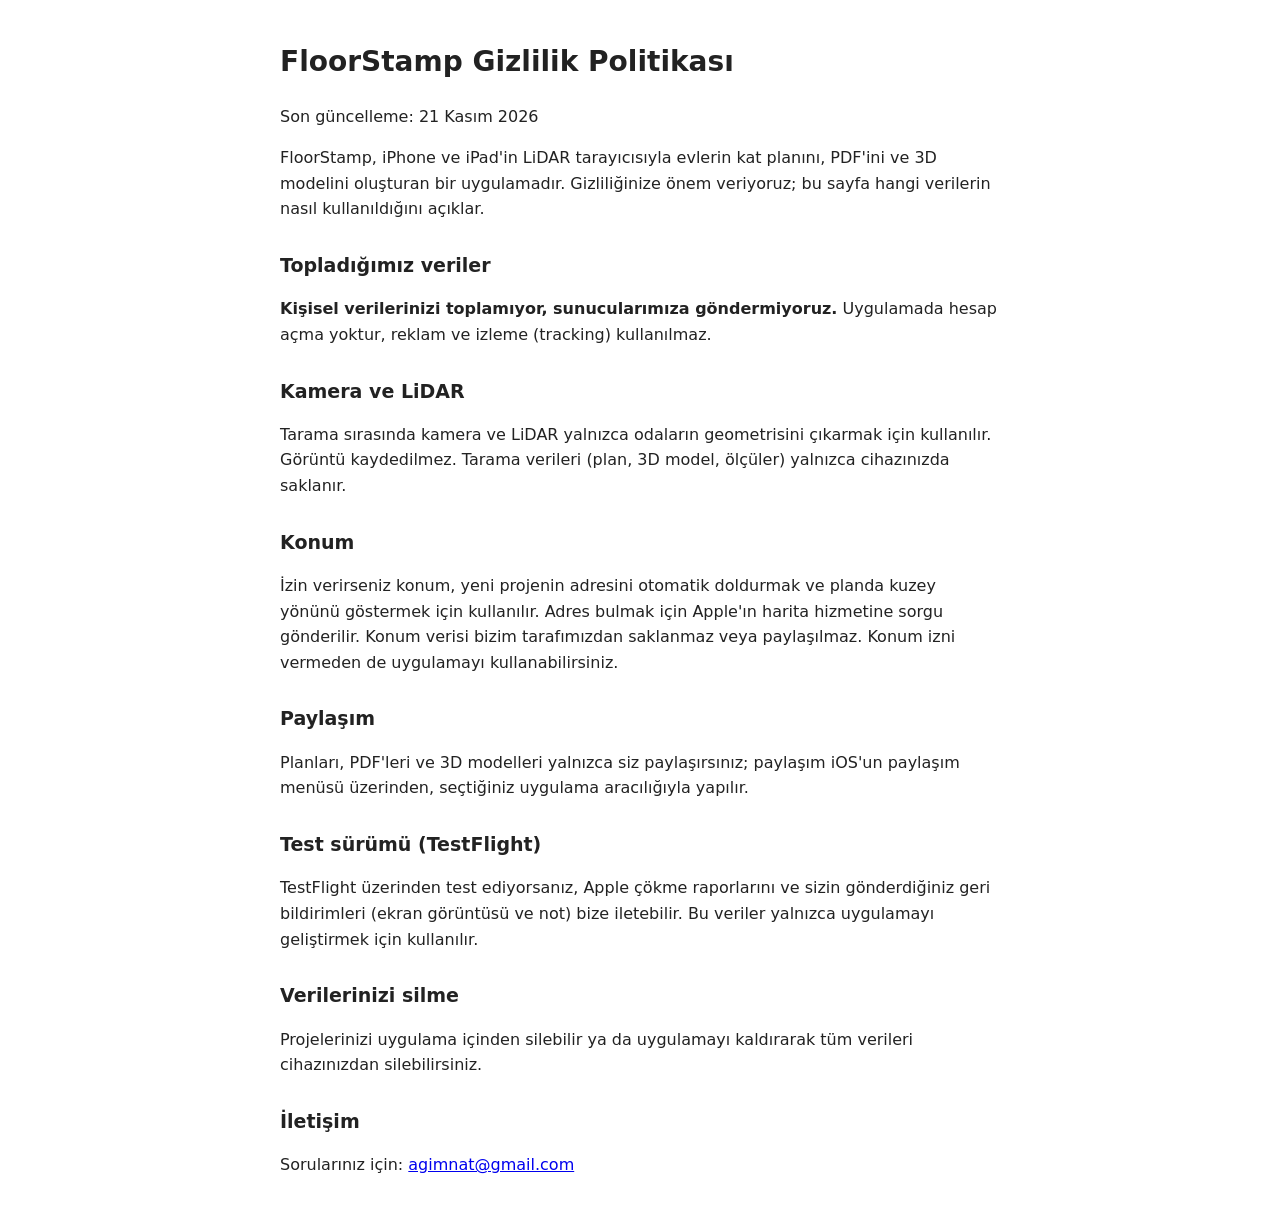
==== gizlilik.html @ 36d87bac "FloorStamp gizlilik ve tanıtım sayfası" ====
<!doctype html>
<html lang="tr"><head><meta charset="utf-8"><meta name="viewport" content="width=device-width,initial-scale=1">
<title>FloorStamp Gizlilik Politikası</title>
<style>body{font:16px/1.6 -apple-system,system-ui,sans-serif;max-width:720px;margin:40px auto;padding:0 16px;color:#222;background:#fff}h1{font-size:28px}h2{font-size:19px;margin-top:28px}</style></head>
<body>
<h1>FloorStamp Gizlilik Politikası</h1>
<p>Son güncelleme: 21 Kasım 2026</p>
<p>FloorStamp, iPhone ve iPad'in LiDAR tarayıcısıyla evlerin kat planını, PDF'ini ve 3D modelini oluşturan bir uygulamadır. Gizliliğinize önem veriyoruz; bu sayfa hangi verilerin nasıl kullanıldığını açıklar.</p>
<h2>Topladığımız veriler</h2>
<p><b>Kişisel verilerinizi toplamıyor, sunucularımıza göndermiyoruz.</b> Uygulamada hesap açma yoktur, reklam ve izleme (tracking) kullanılmaz.</p>
<h2>Kamera ve LiDAR</h2>
<p>Tarama sırasında kamera ve LiDAR yalnızca odaların geometrisini çıkarmak için kullanılır. Görüntü kaydedilmez. Tarama verileri (plan, 3D model, ölçüler) yalnızca cihazınızda saklanır.</p>
<h2>Konum</h2>
<p>İzin verirseniz konum, yeni projenin adresini otomatik doldurmak ve planda kuzey yönünü göstermek için kullanılır. Adres bulmak için Apple'ın harita hizmetine sorgu gönderilir. Konum verisi bizim tarafımızdan saklanmaz veya paylaşılmaz. Konum izni vermeden de uygulamayı kullanabilirsiniz.</p>
<h2>Paylaşım</h2>
<p>Planları, PDF'leri ve 3D modelleri yalnızca siz paylaşırsınız; paylaşım iOS'un paylaşım menüsü üzerinden, seçtiğiniz uygulama aracılığıyla yapılır.</p>
<h2>Test sürümü (TestFlight)</h2>
<p>TestFlight üzerinden test ediyorsanız, Apple çökme raporlarını ve sizin gönderdiğiniz geri bildirimleri (ekran görüntüsü ve not) bize iletebilir. Bu veriler yalnızca uygulamayı geliştirmek için kullanılır.</p>
<h2>Verilerinizi silme</h2>
<p>Projelerinizi uygulama içinden silebilir ya da uygulamayı kaldırarak tüm verileri cihazınızdan silebilirsiniz.</p>
<h2>İletişim</h2>
<p>Sorularınız için: <a href="mailto:agimnat@gmail.com">agimnat@gmail.com</a></p>
</body></html>
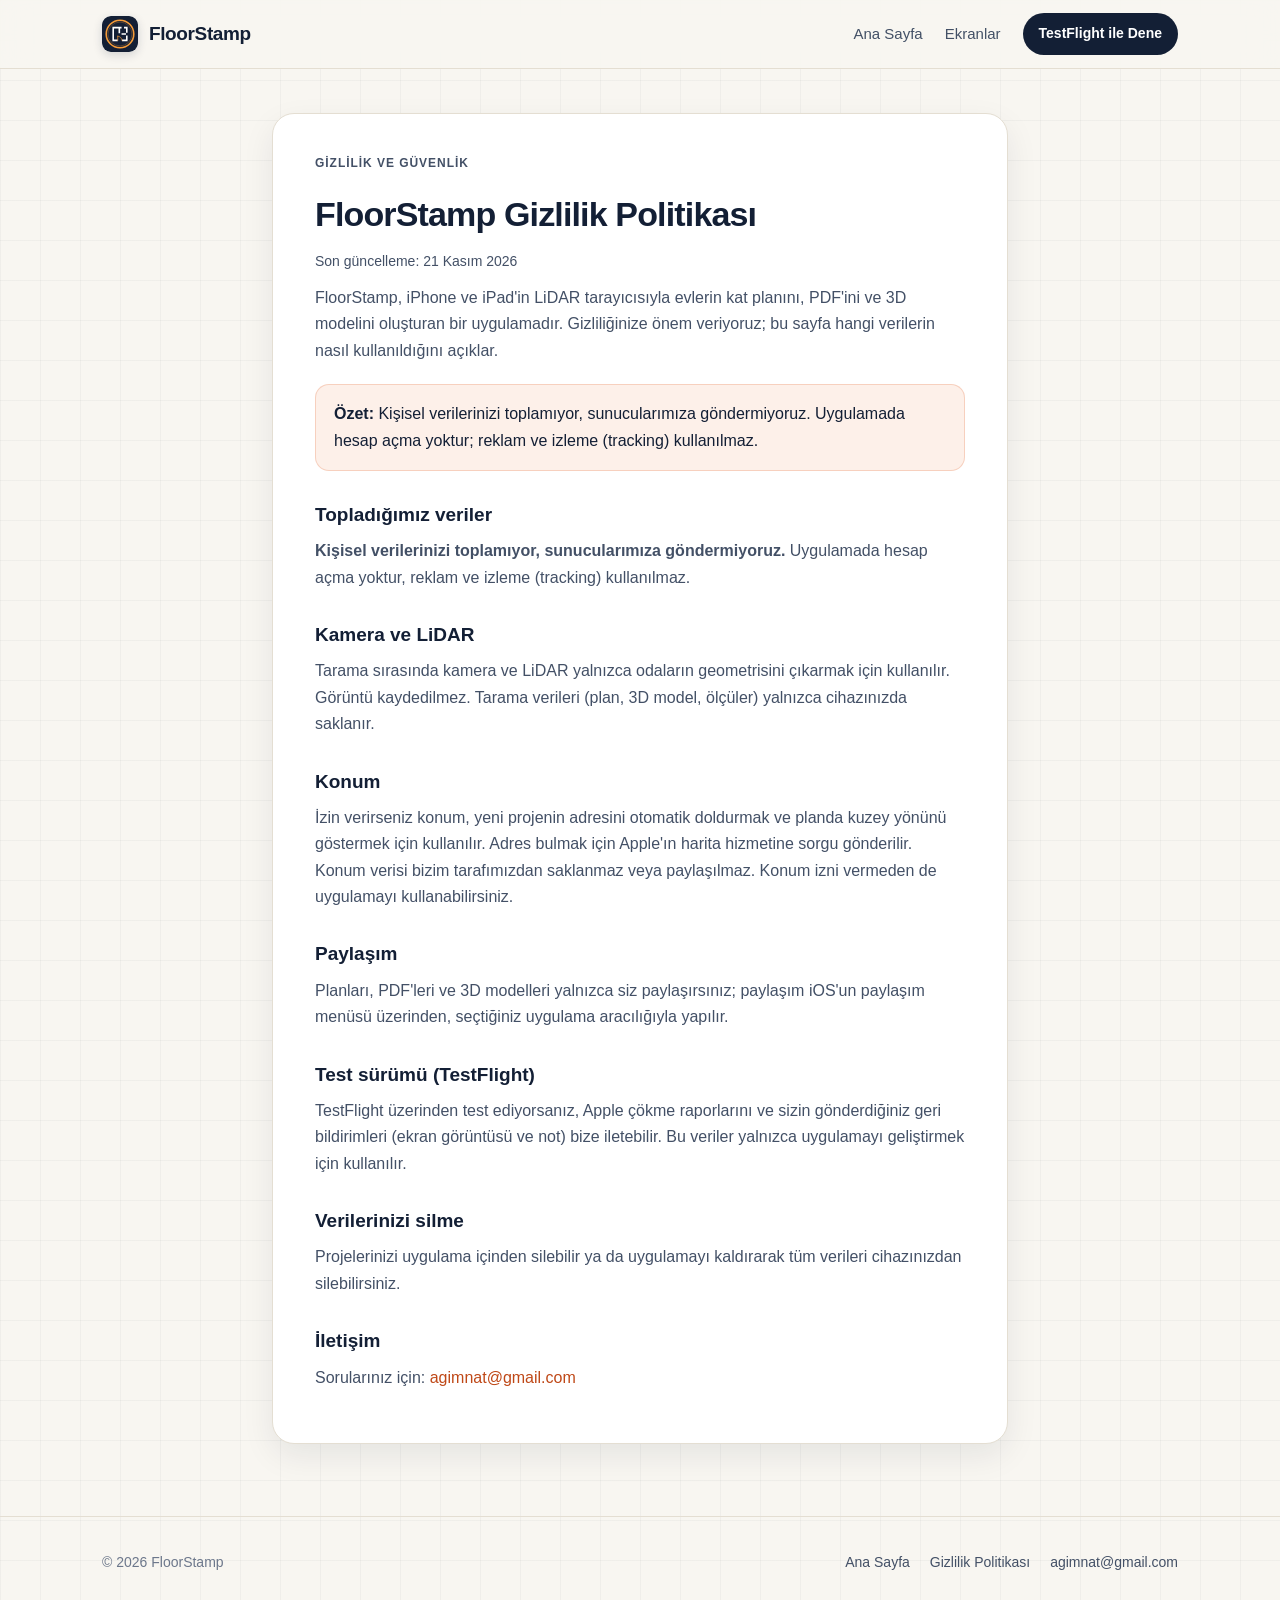
==== commit 7b5d1139: "Tanıtım sitesi yenilendi; FloorStamp simgesi ve ekran görüntüleri" ====
--- a/gizlilik.html
+++ b/gizlilik.html
@@ -1,23 +1,78 @@
 <!doctype html>
-<html lang="tr"><head><meta charset="utf-8"><meta name="viewport" content="width=device-width,initial-scale=1">
-<title>FloorStamp Gizlilik Politikası</title>
-<style>body{font:16px/1.6 -apple-system,system-ui,sans-serif;max-width:720px;margin:40px auto;padding:0 16px;color:#222;background:#fff}h1{font-size:28px}h2{font-size:19px;margin-top:28px}</style></head>
+<html lang="tr">
+<head>
+  <meta charset="utf-8">
+  <meta name="viewport" content="width=device-width,initial-scale=1">
+  <title>FloorStamp — Gizlilik Politikası</title>
+  <meta name="description" content="FloorStamp gizlilik politikası: kişisel veriler toplanmaz, taramalar yalnızca cihazınızda saklanır.">
+  <link rel="stylesheet" href="stil.css">
+</head>
 <body>
-<h1>FloorStamp Gizlilik Politikası</h1>
-<p>Son güncelleme: 21 Kasım 2026</p>
-<p>FloorStamp, iPhone ve iPad'in LiDAR tarayıcısıyla evlerin kat planını, PDF'ini ve 3D modelini oluşturan bir uygulamadır. Gizliliğinize önem veriyoruz; bu sayfa hangi verilerin nasıl kullanıldığını açıklar.</p>
-<h2>Topladığımız veriler</h2>
-<p><b>Kişisel verilerinizi toplamıyor, sunucularımıza göndermiyoruz.</b> Uygulamada hesap açma yoktur, reklam ve izleme (tracking) kullanılmaz.</p>
-<h2>Kamera ve LiDAR</h2>
-<p>Tarama sırasında kamera ve LiDAR yalnızca odaların geometrisini çıkarmak için kullanılır. Görüntü kaydedilmez. Tarama verileri (plan, 3D model, ölçüler) yalnızca cihazınızda saklanır.</p>
-<h2>Konum</h2>
-<p>İzin verirseniz konum, yeni projenin adresini otomatik doldurmak ve planda kuzey yönünü göstermek için kullanılır. Adres bulmak için Apple'ın harita hizmetine sorgu gönderilir. Konum verisi bizim tarafımızdan saklanmaz veya paylaşılmaz. Konum izni vermeden de uygulamayı kullanabilirsiniz.</p>
-<h2>Paylaşım</h2>
-<p>Planları, PDF'leri ve 3D modelleri yalnızca siz paylaşırsınız; paylaşım iOS'un paylaşım menüsü üzerinden, seçtiğiniz uygulama aracılığıyla yapılır.</p>
-<h2>Test sürümü (TestFlight)</h2>
-<p>TestFlight üzerinden test ediyorsanız, Apple çökme raporlarını ve sizin gönderdiğiniz geri bildirimleri (ekran görüntüsü ve not) bize iletebilir. Bu veriler yalnızca uygulamayı geliştirmek için kullanılır.</p>
-<h2>Verilerinizi silme</h2>
-<p>Projelerinizi uygulama içinden silebilir ya da uygulamayı kaldırarak tüm verileri cihazınızdan silebilirsiniz.</p>
-<h2>İletişim</h2>
-<p>Sorularınız için: <a href="mailto:agimnat@gmail.com">agimnat@gmail.com</a></p>
-</body></html>
+  <header class="topbar">
+    <div class="wrap topbar-inner">
+      <a class="brand" href="index.html">
+        <svg class="brand-mark" viewBox="0 0 1024 1024" aria-hidden="true">
+          <rect width="1024" height="1024" rx="220" fill="#131f35"/>
+          <circle cx="512" cy="512" r="392" fill="none" stroke="#f59b38" stroke-width="46"/>
+          <circle cx="512" cy="512" r="340" fill="none" stroke="#f59b38" stroke-width="10" opacity="0.8"/>
+          <path fill="#ffffff" d="M 296 308 H 556 V 354 H 516 V 492 H 470 V 354 H 342 V 670 H 448 V 716 H 296 Z M 626 308 H 728 V 478 H 682 V 354 H 626 Z M 682 556 H 728 V 716 H 568 V 670 H 682 Z M 556 492 H 682 V 536 H 556 Z"/>
+          <path d="M 448 693 L 448 573" stroke="#f59b38" stroke-width="20" stroke-linecap="round"/>
+          <path d="M 448 573 A 120 120 0 0 1 568 693" fill="none" stroke="#f59b38" stroke-width="18" stroke-linecap="round"/>
+        </svg>
+        <span>FloorStamp</span>
+      </a>
+      <nav class="nav" aria-label="Ana menü">
+        <a href="index.html">Ana Sayfa</a>
+        <a href="index.html#ekranlar">Ekranlar</a>
+        <a href="index.html#testflight" class="nav-cta">TestFlight ile Dene</a>
+      </nav>
+    </div>
+  </header>
+
+  <main class="doc-wrap">
+    <article class="doc-card">
+      <p class="eyebrow">Gizlilik ve Güvenlik</p>
+      <h1>FloorStamp Gizlilik Politikası</h1>
+      <p class="doc-date">Son güncelleme: 21 Kasım 2026</p>
+
+      <p>FloorStamp, iPhone ve iPad'in LiDAR tarayıcısıyla evlerin kat planını, PDF'ini ve 3D modelini oluşturan bir uygulamadır. Gizliliğinize önem veriyoruz; bu sayfa hangi verilerin nasıl kullanıldığını açıklar.</p>
+
+      <div class="doc-highlight">
+        <strong>Özet:</strong> Kişisel verilerinizi toplamıyor, sunucularımıza göndermiyoruz. Uygulamada hesap açma yoktur; reklam ve izleme (tracking) kullanılmaz.
+      </div>
+
+      <h2>Topladığımız veriler</h2>
+      <p><strong>Kişisel verilerinizi toplamıyor, sunucularımıza göndermiyoruz.</strong> Uygulamada hesap açma yoktur, reklam ve izleme (tracking) kullanılmaz.</p>
+
+      <h2>Kamera ve LiDAR</h2>
+      <p>Tarama sırasında kamera ve LiDAR yalnızca odaların geometrisini çıkarmak için kullanılır. Görüntü kaydedilmez. Tarama verileri (plan, 3D model, ölçüler) yalnızca cihazınızda saklanır.</p>
+
+      <h2>Konum</h2>
+      <p>İzin verirseniz konum, yeni projenin adresini otomatik doldurmak ve planda kuzey yönünü göstermek için kullanılır. Adres bulmak için Apple'ın harita hizmetine sorgu gönderilir. Konum verisi bizim tarafımızdan saklanmaz veya paylaşılmaz. Konum izni vermeden de uygulamayı kullanabilirsiniz.</p>
+
+      <h2>Paylaşım</h2>
+      <p>Planları, PDF'leri ve 3D modelleri yalnızca siz paylaşırsınız; paylaşım iOS'un paylaşım menüsü üzerinden, seçtiğiniz uygulama aracılığıyla yapılır.</p>
+
+      <h2>Test sürümü (TestFlight)</h2>
+      <p>TestFlight üzerinden test ediyorsanız, Apple çökme raporlarını ve sizin gönderdiğiniz geri bildirimleri (ekran görüntüsü ve not) bize iletebilir. Bu veriler yalnızca uygulamayı geliştirmek için kullanılır.</p>
+
+      <h2>Verilerinizi silme</h2>
+      <p>Projelerinizi uygulama içinden silebilir ya da uygulamayı kaldırarak tüm verileri cihazınızdan silebilirsiniz.</p>
+
+      <h2>İletişim</h2>
+      <p>Sorularınız için: <a href="mailto:agimnat@gmail.com">agimnat@gmail.com</a></p>
+    </article>
+  </main>
+
+  <footer>
+    <div class="wrap footer-inner">
+      <span>© 2026 FloorStamp</span>
+      <div class="footer-links">
+        <a href="index.html">Ana Sayfa</a>
+        <a href="gizlilik.html">Gizlilik Politikası</a>
+        <a href="mailto:agimnat@gmail.com">agimnat@gmail.com</a>
+      </div>
+    </div>
+  </footer>
+</body>
+</html>
--- a/stil.css
+++ b/stil.css
@@ -0,0 +1,560 @@
+/* FloorStamp — Statik, dış bağımlılıksız mimari tanıtım sitesi stilleri */
+:root {
+  --bg: #f8f6f1;
+  --surface: #ffffff;
+  --surface-alt: #f1ede4;
+  --ink: #131f35;
+  --ink-soft: #435066;
+  --ink-muted: #6c778b;
+  --accent: #df5c24;
+  --accent-dark: #bf4817;
+  --accent-soft: #fdf0e9;
+  --navy: #131f35;
+  --navy-deep: #0b1322;
+  --gold: #f5a044;
+  --line: #e4ded2;
+  --radius: 18px;
+  --radius-sm: 12px;
+  --shadow: 0 12px 32px rgba(19, 31, 53, 0.08);
+  --shadow-lg: 0 24px 60px rgba(19, 31, 53, 0.14);
+  --max: 1120px;
+}
+
+*, *::before, *::after { box-sizing: border-box; }
+
+html {
+  scroll-behavior: smooth;
+  -webkit-text-size-adjust: 100%;
+}
+
+body {
+  margin: 0;
+  font: 16px/1.65 -apple-system, BlinkMacSystemFont, "SF Pro Text", "Segoe UI", Roboto, Helvetica, Arial, sans-serif;
+  color: var(--ink);
+  background: var(--bg);
+  background-image:
+    linear-gradient(to right, rgba(19, 31, 53, 0.035) 1px, transparent 1px),
+    linear-gradient(to bottom, rgba(19, 31, 53, 0.035) 1px, transparent 1px);
+  background-size: 40px 40px;
+}
+
+img { max-width: 100%; height: auto; display: block; }
+a { color: var(--accent-dark); text-decoration: none; }
+a:hover { text-decoration: underline; }
+
+.wrap {
+  max-width: var(--max);
+  margin: 0 auto;
+  padding: 0 22px;
+}
+
+/* Üst çubuk */
+.topbar {
+  position: sticky;
+  top: 0;
+  z-index: 40;
+  background: rgba(248, 246, 241, 0.88);
+  backdrop-filter: blur(14px);
+  -webkit-backdrop-filter: blur(14px);
+  border-bottom: 1px solid var(--line);
+}
+
+.topbar-inner {
+  display: flex;
+  align-items: center;
+  justify-content: space-between;
+  gap: 16px;
+  height: 68px;
+}
+
+.brand {
+  display: inline-flex;
+  align-items: center;
+  gap: 11px;
+  color: var(--ink);
+  font-weight: 700;
+  font-size: 19px;
+  letter-spacing: -0.02em;
+}
+.brand:hover { text-decoration: none; }
+
+.brand-mark {
+  width: 36px;
+  height: 36px;
+  border-radius: 9px;
+  box-shadow: 0 3px 10px rgba(19, 31, 53, 0.16);
+  flex-shrink: 0;
+}
+
+.nav {
+  display: flex;
+  align-items: center;
+  gap: 22px;
+  font-size: 15px;
+  font-weight: 500;
+}
+
+.nav a {
+  color: var(--ink-soft);
+  transition: color 0.15s ease;
+}
+.nav a:hover {
+  color: var(--ink);
+  text-decoration: none;
+}
+
+.nav-cta {
+  padding: 9px 16px;
+  border-radius: 999px;
+  background: var(--navy);
+  color: #fff !important;
+  font-weight: 600;
+  font-size: 14px;
+}
+.nav-cta:hover { background: var(--accent); }
+
+/* Düğmeler */
+.btn-row {
+  display: flex;
+  flex-wrap: wrap;
+  gap: 12px;
+  margin-top: 28px;
+}
+
+.btn {
+  display: inline-flex;
+  align-items: center;
+  justify-content: center;
+  gap: 8px;
+  padding: 14px 24px;
+  border-radius: 12px;
+  font-weight: 600;
+  font-size: 16px;
+  line-height: 1.2;
+  border: 1px solid transparent;
+  transition: transform 0.14s ease, background 0.15s ease, box-shadow 0.15s ease;
+}
+.btn:hover { text-decoration: none; transform: translateY(-1px); }
+
+.btn-primary {
+  background: var(--accent);
+  color: #fff;
+  box-shadow: 0 8px 22px rgba(223, 92, 36, 0.28);
+}
+.btn-primary:hover { background: var(--accent-dark); }
+
+.btn-secondary {
+  background: var(--surface);
+  color: var(--ink);
+  border-color: var(--line);
+}
+.btn-secondary:hover { background: var(--surface-alt); }
+
+/* Hero */
+.hero {
+  padding: 64px 0 56px;
+}
+
+.hero-grid {
+  display: grid;
+  grid-template-columns: 1.05fr 0.95fr;
+  gap: 48px;
+  align-items: center;
+}
+
+.pill {
+  display: inline-flex;
+  align-items: center;
+  gap: 8px;
+  padding: 6px 14px;
+  border-radius: 999px;
+  background: var(--accent-soft);
+  color: var(--accent-dark);
+  font-size: 13px;
+  font-weight: 600;
+  border: 1px solid rgba(223, 92, 36, 0.22);
+  margin-bottom: 18px;
+}
+
+.pill-dot {
+  width: 7px;
+  height: 7px;
+  border-radius: 50%;
+  background: var(--accent);
+}
+
+.hero h1 {
+  margin: 0 0 18px;
+  font-size: clamp(34px, 5vw, 54px);
+  line-height: 1.08;
+  letter-spacing: -0.03em;
+  color: var(--ink);
+}
+
+.hero-lead {
+  margin: 0;
+  font-size: 18px;
+  line-height: 1.65;
+  color: var(--ink-soft);
+  max-width: 540px;
+}
+
+.hero-meta {
+  display: flex;
+  flex-wrap: wrap;
+  gap: 18px;
+  margin-top: 26px;
+  font-size: 14px;
+  color: var(--ink-muted);
+}
+.hero-meta span {
+  display: inline-flex;
+  align-items: center;
+  gap: 6px;
+}
+
+.hero-visual {
+  position: relative;
+  display: flex;
+  justify-content: center;
+  align-items: center;
+}
+
+.hero-frame {
+  background: var(--navy);
+  padding: 14px;
+  border-radius: 30px;
+  box-shadow: var(--shadow-lg);
+  border: 1px solid rgba(255, 255, 255, 0.14);
+  max-width: 490px;
+  width: 100%;
+}
+
+.hero-frame img {
+  border-radius: 18px;
+  width: 100%;
+}
+
+.hero-badge {
+  position: absolute;
+  bottom: -16px;
+  left: 12px;
+  background: var(--surface);
+  border: 1px solid var(--line);
+  border-radius: 14px;
+  padding: 12px 16px;
+  box-shadow: var(--shadow);
+  font-size: 13px;
+  line-height: 1.4;
+}
+.hero-badge strong {
+  display: block;
+  font-size: 15px;
+  color: var(--ink);
+}
+
+/* Bölümler */
+section.band {
+  padding: 72px 0;
+}
+
+.band-white {
+  background: var(--surface);
+  border-top: 1px solid var(--line);
+  border-bottom: 1px solid var(--line);
+}
+
+.section-head {
+  max-width: 660px;
+  margin-bottom: 40px;
+}
+
+.eyebrow {
+  text-transform: uppercase;
+  letter-spacing: 0.08em;
+  font-size: 12px;
+  font-weight: 700;
+  color: var(--accent-dark);
+  margin: 0 0 8px;
+}
+
+.section-head h2 {
+  margin: 0 0 12px;
+  font-size: clamp(26px, 3.6vw, 38px);
+  line-height: 1.15;
+  letter-spacing: -0.025em;
+}
+
+.section-head p {
+  margin: 0;
+  color: var(--ink-soft);
+  font-size: 17px;
+}
+
+/* Özellik kartları */
+.features {
+  display: grid;
+  grid-template-columns: repeat(3, minmax(0, 1fr));
+  gap: 20px;
+}
+
+.card {
+  background: var(--surface);
+  border: 1px solid var(--line);
+  border-radius: var(--radius);
+  padding: 24px;
+  box-shadow: 0 4px 16px rgba(19, 31, 53, 0.04);
+}
+
+.card-icon {
+  width: 44px;
+  height: 44px;
+  border-radius: 12px;
+  background: var(--accent-soft);
+  color: var(--accent-dark);
+  display: grid;
+  place-items: center;
+  margin-bottom: 16px;
+}
+
+.card h3 {
+  margin: 0 0 8px;
+  font-size: 18px;
+  letter-spacing: -0.015em;
+}
+
+.card p {
+  margin: 0;
+  color: var(--ink-soft);
+  font-size: 15px;
+  line-height: 1.6;
+}
+
+/* 3 Adım */
+.steps {
+  display: grid;
+  grid-template-columns: repeat(3, minmax(0, 1fr));
+  gap: 22px;
+}
+
+.step {
+  background: var(--bg);
+  border: 1px solid var(--line);
+  border-radius: var(--radius);
+  padding: 26px;
+}
+
+.step-num {
+  display: inline-grid;
+  place-items: center;
+  width: 34px;
+  height: 34px;
+  border-radius: 10px;
+  background: var(--navy);
+  color: #fff;
+  font-weight: 700;
+  font-size: 15px;
+  margin-bottom: 14px;
+}
+
+.step h3 { margin: 0 0 8px; font-size: 18px; }
+.step p { margin: 0; color: var(--ink-soft); font-size: 15px; }
+
+/* Ekran görüntüleri galerisi */
+.gallery {
+  display: grid;
+  grid-template-columns: repeat(3, minmax(0, 1fr));
+  gap: 22px;
+}
+
+.shot-card {
+  background: var(--surface);
+  border: 1px solid var(--line);
+  border-radius: var(--radius);
+  overflow: hidden;
+  box-shadow: var(--shadow);
+  display: flex;
+  flex-direction: column;
+}
+
+.shot-card.wide {
+  grid-column: span 2;
+}
+
+.shot-img-wrap {
+  background: #ece8df;
+  padding: 16px;
+  overflow: hidden;
+  height: 390px;
+  display: flex;
+  align-items: center;
+  justify-content: center;
+}
+
+.shot-card.wide .shot-img-wrap {
+  height: 440px;
+}
+
+.shot-card img {
+  max-width: 100%;
+  max-height: 100%;
+  width: auto;
+  height: auto;
+  object-fit: contain;
+  border-radius: 10px;
+  filter: drop-shadow(0 8px 18px rgba(19, 31, 53, 0.14));
+}
+
+.shot-body {
+  padding: 18px 20px 20px;
+}
+
+.shot-body h3 {
+  margin: 0 0 6px;
+  font-size: 17px;
+  letter-spacing: -0.01em;
+}
+
+.shot-body p {
+  margin: 0;
+  font-size: 14px;
+  color: var(--ink-soft);
+}
+
+/* TestFlight CTA kutusu */
+.tf-box {
+  background: linear-gradient(135deg, var(--navy) 0%, var(--navy-deep) 100%);
+  color: #f6f4ef;
+  border-radius: 26px;
+  padding: 48px 44px;
+  display: grid;
+  grid-template-columns: 1.25fr 0.75fr;
+  gap: 32px;
+  align-items: center;
+  box-shadow: var(--shadow-lg);
+}
+
+.tf-box .eyebrow { color: var(--gold); }
+.tf-box h2 {
+  margin: 0 0 12px;
+  font-size: clamp(26px, 3.6vw, 38px);
+  line-height: 1.15;
+  color: #fff;
+}
+.tf-box p {
+  margin: 0;
+  color: rgba(246, 244, 239, 0.82);
+  font-size: 16px;
+}
+
+.tf-specs {
+  list-style: none;
+  margin: 0;
+  padding: 20px 22px;
+  background: rgba(255, 255, 255, 0.06);
+  border: 1px solid rgba(255, 255, 255, 0.12);
+  border-radius: 16px;
+  font-size: 14px;
+  color: rgba(246, 244, 239, 0.9);
+}
+.tf-specs li {
+  padding: 7px 0;
+  border-bottom: 1px solid rgba(255, 255, 255, 0.08);
+}
+.tf-specs li:last-child { border-bottom: none; }
+.tf-specs strong { color: #fff; }
+
+/* Gizlilik / metin sayfası */
+.doc-wrap {
+  max-width: 780px;
+  margin: 44px auto 72px;
+  padding: 0 22px;
+}
+
+.doc-card {
+  background: var(--surface);
+  border: 1px solid var(--line);
+  border-radius: 22px;
+  padding: 40px 42px;
+  box-shadow: var(--shadow);
+}
+
+.doc-card h1 {
+  margin: 0 0 8px;
+  font-size: clamp(26px, 4vw, 34px);
+  letter-spacing: -0.025em;
+}
+
+.doc-date {
+  margin: 0 0 24px;
+  font-size: 14px;
+  color: var(--ink-muted);
+}
+
+.doc-card h2 {
+  margin: 28px 0 8px;
+  font-size: 19px;
+  color: var(--ink);
+}
+
+.doc-card p {
+  margin: 0 0 12px;
+  color: var(--ink-soft);
+}
+
+.doc-highlight {
+  background: var(--accent-soft);
+  border: 1px solid rgba(223, 92, 36, 0.22);
+  border-radius: 14px;
+  padding: 16px 18px;
+  margin: 20px 0;
+  color: var(--ink);
+}
+
+/* Alt bilgi */
+footer {
+  border-top: 1px solid var(--line);
+  padding: 34px 0 44px;
+  font-size: 14px;
+  color: var(--ink-muted);
+}
+
+.footer-inner {
+  display: flex;
+  flex-wrap: wrap;
+  align-items: center;
+  justify-content: space-between;
+  gap: 16px;
+}
+
+.footer-links {
+  display: flex;
+  flex-wrap: wrap;
+  gap: 20px;
+}
+.footer-links a { color: var(--ink-soft); font-weight: 500; }
+
+/* Mobil uyum */
+@media (max-width: 900px) {
+  .hero-grid, .tf-box {
+    grid-template-columns: 1fr;
+    gap: 32px;
+  }
+  .features, .steps, .gallery {
+    grid-template-columns: repeat(2, minmax(0, 1fr));
+  }
+  .shot-card.wide { grid-column: span 2; }
+  .hero-badge { position: static; margin-top: 14px; }
+  .hero-visual { flex-direction: column; }
+}
+
+@media (max-width: 640px) {
+  .topbar-inner { height: 60px; }
+  .nav a:not(.nav-cta) { display: none; }
+  .hero { padding: 38px 0 36px; }
+  section.band { padding: 48px 0; }
+  .features, .steps, .gallery { grid-template-columns: 1fr; }
+  .shot-card.wide { grid-column: span 1; }
+  .tf-box { padding: 30px 24px; }
+  .doc-card { padding: 26px 22px; }
+}
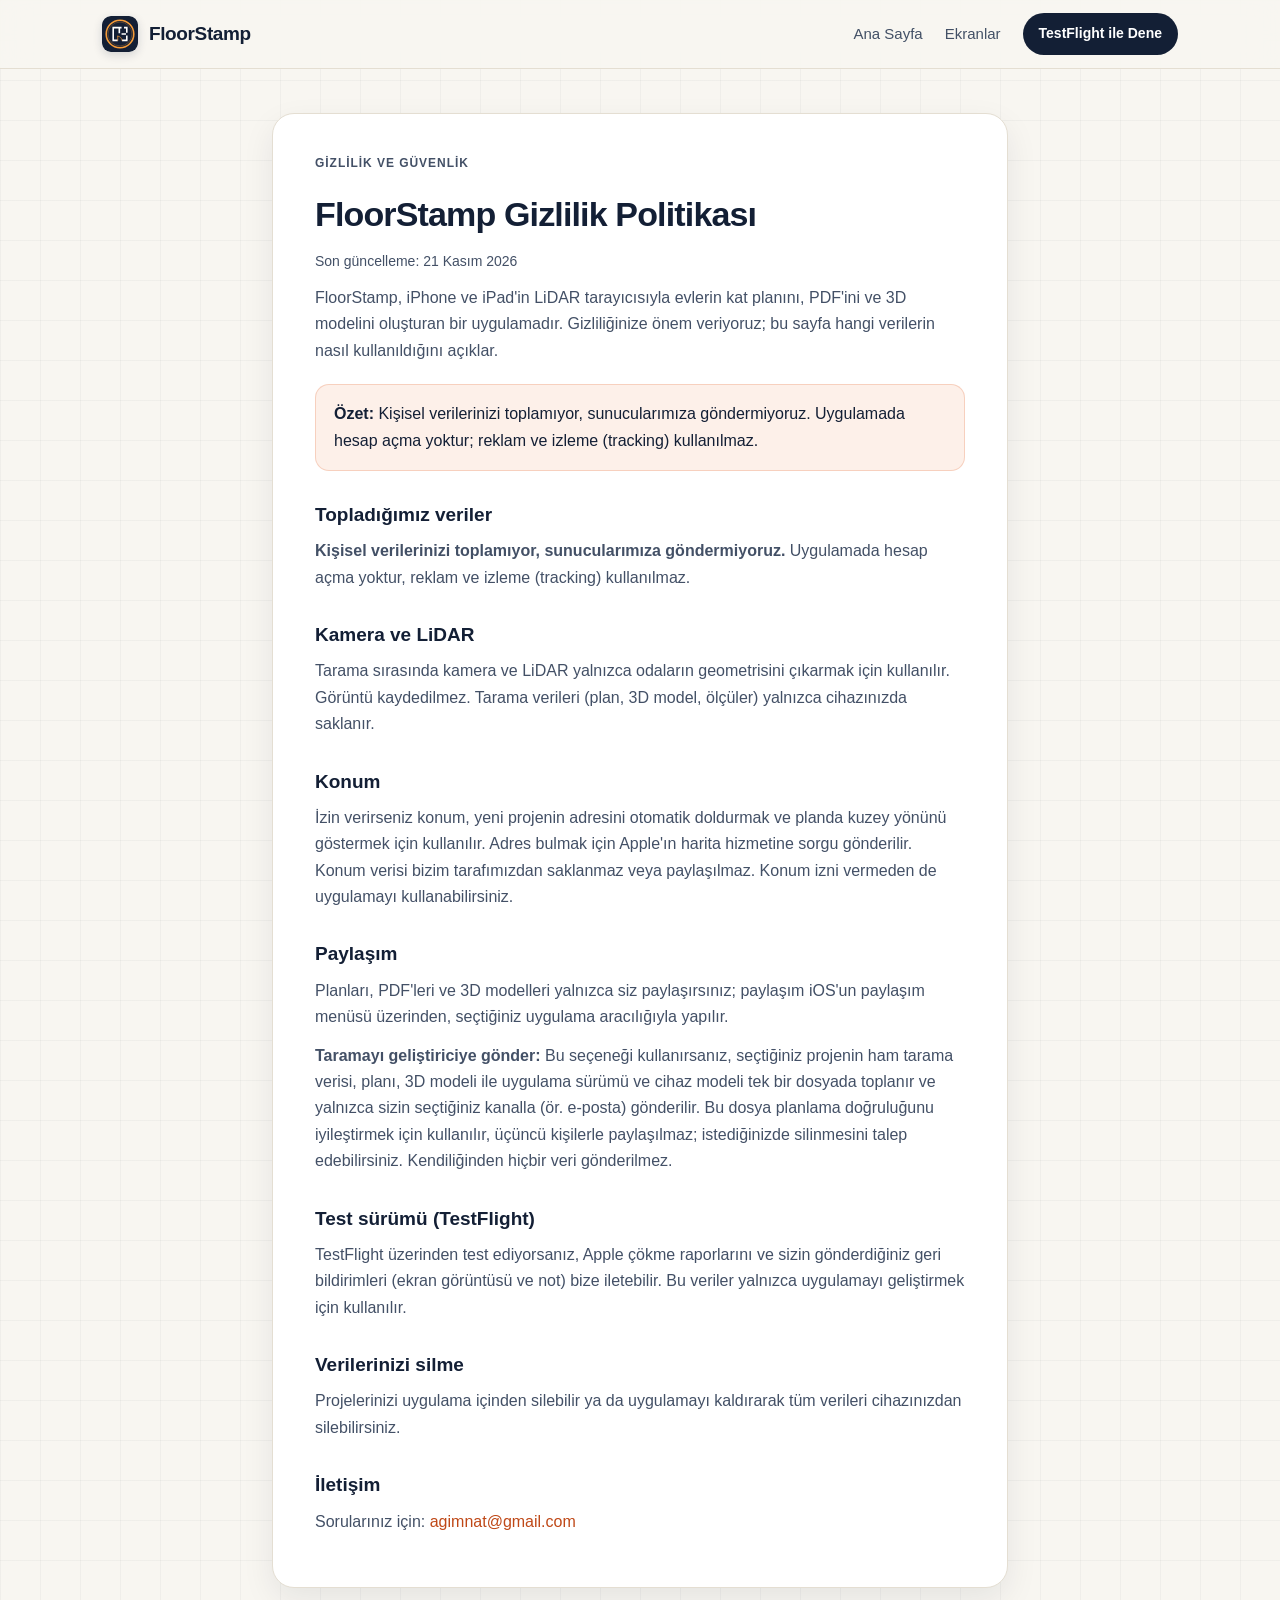
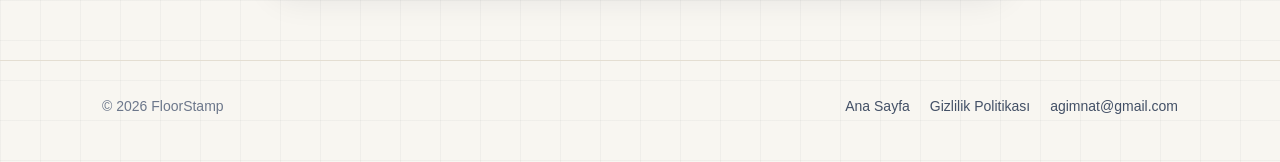
==== commit 1561dcb6: "Gizlilik: Taramayı geliştiriciye gönder seçeneği Co-Authored-By: Claude Opus 5.5 <noreply@anthropic." ====
--- a/gizlilik.html
+++ b/gizlilik.html
@@ -52,6 +52,7 @@
 
       <h2>Paylaşım</h2>
       <p>Planları, PDF'leri ve 3D modelleri yalnızca siz paylaşırsınız; paylaşım iOS'un paylaşım menüsü üzerinden, seçtiğiniz uygulama aracılığıyla yapılır.</p>
+      <p><strong>Taramayı geliştiriciye gönder:</strong> Bu seçeneği kullanırsanız, seçtiğiniz projenin ham tarama verisi, planı, 3D modeli ile uygulama sürümü ve cihaz modeli tek bir dosyada toplanır ve yalnızca sizin seçtiğiniz kanalla (ör. e-posta) gönderilir. Bu dosya planlama doğruluğunu iyileştirmek için kullanılır, üçüncü kişilerle paylaşılmaz; istediğinizde silinmesini talep edebilirsiniz. Kendiliğinden hiçbir veri gönderilmez.</p>
 
       <h2>Test sürümü (TestFlight)</h2>
       <p>TestFlight üzerinden test ediyorsanız, Apple çökme raporlarını ve sizin gönderdiğiniz geri bildirimleri (ekran görüntüsü ve not) bize iletebilir. Bu veriler yalnızca uygulamayı geliştirmek için kullanılır.</p>
